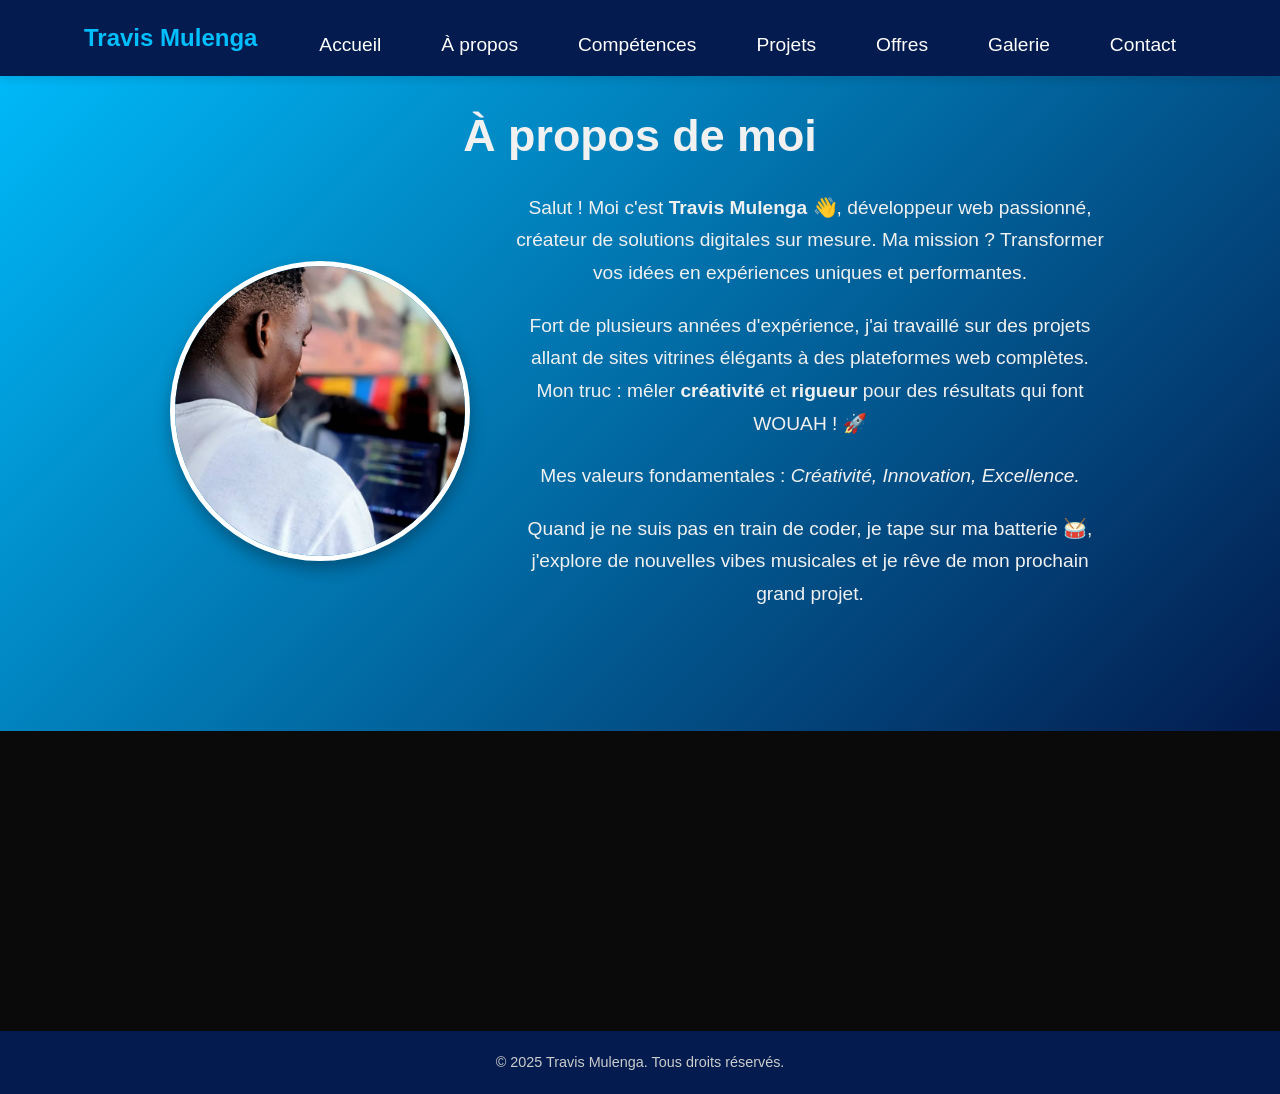
==== a-propos.html @ 014ffc6f "Add files via upload" ====
<!DOCTYPE html>
<html lang="fr">
<head>
  <meta charset="UTF-8">
  <meta name="viewport" content="width=device-width, initial-scale=1">
  <title>À propos - Travis Mulenga</title>
  <link rel="stylesheet" href="css/style.css">
</head>
<body>

<header>
  <div class="container">
    <h1>Travis Mulenga</h1>
    <nav>  
      <div class="menu-toggle" id="menu-toggle">&#9776;</div>
        <ul id="menu">
          <li><a href="index.html">Accueil</a></li>
          <li><a href="a-propos.html">À propos</a></li>
          <li><a href="competences.html">Compétences</a></li>
          <li><a href="projets.html">Projets</a></li>
          <li><a href="offres.html">Offres</a></li>
          <li><a href="galerie.html">Galerie</a></li>
          <li><a href="contact.html">Contact</a></li>
        </ul>
      </div>
    </nav>
  </div>
</header>

<section class="hero">
  <div class="container">
    <h2>À propos de moi</h2>
    <div class="about-content">
      <img src="images/1.jpg" alt="Photo de Travis Mulenga" class="about-img">
      <div class="about-text">
        <p>Salut ! Moi c'est <strong>Travis Mulenga</strong> 👋, développeur web passionné, 
        créateur de solutions digitales sur mesure. Ma mission ? 
        Transformer vos idées en expériences uniques et performantes.</p>

        <p>Fort de plusieurs années d'expérience, j'ai travaillé sur des projets allant de sites vitrines élégants à des plateformes web complètes. 
        Mon truc : mêler <strong>créativité</strong> et <strong>rigueur</strong> pour des résultats qui font WOUAH ! 🚀</p>

        <p>Mes valeurs fondamentales : <em>Créativité, Innovation, Excellence.</em></p>

        <p>Quand je ne suis pas en train de coder, je tape sur ma batterie 🥁, j'explore de nouvelles vibes musicales et je rêve de mon prochain grand projet.</p>
      </div>
    </div>
  </div>
</section>


<footer>
  <p>&copy; 2025 Travis Mulenga. Tous droits réservés.</p>
</footer>

<script src="js/script.js"></script>
</body>
</html>
---- css/style.css ----
/* Reset */
* {
  margin: 0;
  padding: 0;
  box-sizing: border-box;
}

/* Base */
body {
  font-family: 'Poppins', sans-serif;
  background-color: #0a0a0a; /* noir profond */
  color: #f1f1f1;
  line-height: 1.6;
}

.container {
  width: 90%;
  max-width: 1200px;
  margin: 0 auto;
}

header h1 {
  text-align: center;
  font-size: 3rem;
  color: #00bfff; /* bleu clair */
  font-weight: bold;
}

nav ul {
  margin-top: 15px;
  list-style: none;
  display: flex;
  justify-content: center;
  flex-wrap: wrap;
}

nav ul li {
  margin: 0 20px;
}

nav ul li a {
  text-decoration: none;
  color: #f1f1f1;
  font-size: 1.1rem;
  transition: color 0.3s;
}

nav ul li a:hover {
  color: #00bfff;
}

/* Section Hero */
.hero {
  background: linear-gradient(135deg, #00bfff, #031B4E);
  text-align: center;
  padding: 100px 20px;
}

.hero h2 {
  font-size: 2.8rem;
  margin-bottom: 20px;
}

.hero p {
  font-size: 1.3rem;
  margin-bottom: 30px;
}

.hero button {
  background: #0a0a0a;
  color: #00bfff;
  border: 2px solid #00bfff;
  padding: 12px 25px;
  border-radius: 50px;
  font-size: 1.2rem;
  cursor: pointer;
  transition: all 0.3s ease;
}

.hero button:hover {
  background: #00bfff;
  color: #0a0a0a;
}

/* Footer */
footer {
  background: #031B4E;
  color: #ccc;
  text-align: center;
  padding: 20px 0;
  font-size: 0.9rem;
  margin-top: 300px;
}
/* --- On garde ton style précédent ici --- */

/* Menu responsive */
.menu-toggle {
  display: none;
  font-size: 2rem;
  color: #00bfff;
  cursor: pointer;
}

@media (max-width: 768px) {
  nav ul {
    flex-direction: column;
    display: none;
    width: 100%;
    background: #031B4E;
  }
  
  nav ul li {
    text-align: center;
    margin: 15px 0;
  }

  .menu-toggle {
    display: block;
    text-align: right;
    padding: 10px 20px;
  }
  
  nav ul.active {
    display: flex;
  }
}
/* ----------- Section À propos -------------- */
.about {
  padding: 80px 20px;
  background: linear-gradient(to bottom, #0d47a1, #1976d2); /* dégradé blue foncé → blue normal */
  color: #fff;
  text-align: center;
}

.about .container {
  max-width: 1000px;
  margin: 0 auto;
}

.about h2 {
  font-size: 3rem;
  margin-bottom: 20px;
  font-weight: bold;
  letter-spacing: 1px;
}

.about p {
  font-size: 1.2rem;
  margin-bottom: 15px;
  line-height: 1.6;
}

/* Responsive pour petits écrans */
@media (max-width: 768px) {
  .about {
    padding: 60px 15px;
  }

  .about h2 {
    font-size: 2.5rem;
  }

  .about p {
    font-size: 1rem;
  }
}
/* --- About Section Boostée --- */
.about {
  padding: 100px 20px;
  background: linear-gradient(to right, #0d47a1, #1976d2); /* Bleu foncé → Bleu */
  color: #fff;
}

.about h2 {
  font-size: 3rem;
  margin-bottom: 50px;
  text-align: center;
  font-weight: bold;
}

.about-content {
  display: flex;
  align-items: center;
  justify-content: center;
  gap: 40px;
  flex-wrap: wrap;
}

.about-img {
  width: 300px;
  height: 300px;
  object-fit: cover;
  border-radius: 50%;
  border: 5px solid #fff;
  box-shadow: 0 8px 16px rgba(0, 0, 0, 0.3);
}

.about-text {
  max-width: 600px;
}

.about-text p {
  font-size: 1.2rem;
  line-height: 1.7;
  margin-bottom: 20px;
}

/* Responsive Mobile */
@media (max-width: 768px) {
  .about-content {
    flex-direction: column;
    text-align: center;
  }

  .about-img {
    width: 200px;
    height: 200px;
  }
}
/* --- Menu Fixe --- */
header {
  position: fixed;  /* Fixe le header en haut de la page */
  top: 0;
  left: 0;
  width: 100%;
  background-color: #0d47a1;  /* Bleu foncé */
  color: white;
  padding: 20px 0;
  z-index: 1000;  /* S'assure que le menu reste au-dessus du contenu */
  box-shadow: 0 4px 8px rgba(0, 0, 0, 0.1);
  background: #031B4E; /* bleu foncé */
  padding: 15px 0;
}

header .container {
  display: flex;
  justify-content: space-between;
  align-items: center;
  padding: 0 20px;
}

header h1 {
  font-size: 1.5rem;
}

header nav ul {
  list-style: none;
  display: flex;
  gap: 5px;
}

header nav ul li {
  display: inline;
}

header nav ul li a {
  color: white;
  text-decoration: none;
  font-size: 1.2rem;
  transition: color 0.3s;
}

header nav ul li a:hover {
  color: #f0f0f0;
}

/* Style de base du menu (version desktop) */
#menu {
  display: flex;
  gap: 20px;
}

/* Menu burger caché en mobile */
.menu-toggle {
  display: none;
  font-size: 30px;
  cursor: pointer;
}

/* Responsive : en dessous de 768px, on cache et déroule */
@media (max-width: 768px) {
  #menu {
    display: none;
    flex-direction: column;
    background-color: #0d47a1;
    position: absolute;
    top: 60px; /* ajuste selon ton header */
    right: 10px;
    width: 200px;
    border-radius: 8px;
    overflow: hidden;
  }

  #menu.active {
    display: flex;
  }

  .menu-toggle {
    display: block;
  }
  
  #menu li {
    text-align: center;
    padding: 10px;
  }

  #menu li a {
    color: white;
    text-decoration: none;
  }
}
/* Section des compétences */
.skills {
  padding: 60px 20px;
  background-color: #fff;
}

.skills .container {
  max-width: 1200px;
  margin: 0 auto;
  padding: 0 20px;
}

.skills h2 {
  text-align: center;
  font-size: 2.5rem;
  margin-bottom: 20px;
}

.skills p {
  text-align: center;
  font-size: 1.2rem;
  color: #555;
  margin-bottom: 40px;
}

/* Skills Set */
.skill-set {
  margin-bottom: 40px;
}

.skill-set h3 {
  font-size: 2rem;
  color: #333;
  margin-bottom: 15px;
  display: flex;
  align-items: center;
}

.skill-set h3 i {
  margin-right: 10px;
  font-size: 1.5rem;
  color: #007BFF;
}

.skill {
  margin-bottom: 20px;
}

.skill label {
  font-size: 1.1rem;
  color: #333;
}

progress {
  width: 100%;
  height: 20px;
  border-radius: 10px;
  -webkit-appearance: none;
  appearance: none;
}

progress::-webkit-progress-bar {
  background-color: #e0e0e0;
  border-radius: 10px;
}

progress::-webkit-progress-value {
  background-color: #007BFF;
  border-radius: 10px;
}

progress::-moz-progress-bar {
  background-color: #007BFF;
  border-radius: 10px;
}

/* Responsivité */
@media (max-width: 768px) {
  .skills .container {
    width: 90%;
  }

  .skills h2 {
    font-size: 2rem;
  }

  .skills p {
    font-size: 1rem;
  }

  .skill-set h3 {
    font-size: 1.8rem;
  }

  .skill label {
    font-size: 1rem;
  }
}

.offres {
  padding: 60px 20px;
  background-color: #f9f9f9;
}

.offres h2 {
  text-align: center;
  font-size: 2.5rem;
  margin-bottom: 20px;
}

.offres p {
  text-align: center;
  font-size: 1.2rem;
  margin-bottom: 40px;
}

.offres-grid {
  display: grid;
  gap: 20px;
  grid-template-columns: repeat(auto-fit, minmax(250px, 1fr));
}

.offre-card {
  background: white;
  border-radius: 12px;
  box-shadow: 0 4px 15px rgba(0,0,0,0.1);
  padding: 20px;
  text-align: center;
  transition: transform 0.3s, box-shadow 0.3s;
}

.offre-card img {
  width: 100%;
  height: 180px;
  object-fit: cover;
  border-radius: 12px 12px 0 0;
  margin-bottom: 15px;
}

.offre-card h3 {
  margin-top: 10px;
  font-size: 1.5rem;
}

.offre-card p {
  font-size: 1rem;
  color: #555;
}

.offre-card:hover {
  transform: translateY(-5px);
  box-shadow: 0 8px 20px rgba(0,0,0,0.2);
}
.offre-card h3{
  color: darkblue;
}


.galerie {
  padding: 60px 20px;
  background-color: #fff;
}

.galerie h2 {
  text-align: center;
  font-size: 2.5rem;
  margin-bottom: 20px;
}

.galerie p {
  text-align: center;
  font-size: 1.2rem;
  margin-bottom: 40px;
}

.galerie-grid {
  display: grid;
  gap: 20px;
  grid-template-columns: repeat(auto-fit, minmax(250px, 1fr));
}

.galerie-item img {
  width: 100%;
  height: 250px;
  object-fit: cover;
  border-radius: 12px;
  transition: transform 0.3s, box-shadow 0.3s;
}

.galerie-item img:hover {
  transform: scale(1.05);
  box-shadow: 0 8px 20px rgba(0,0,0,0.2);
}
.contact {
  padding: 80px 20px;
  background: linear-gradient(135deg, #f9f9f9 0%, #e0e0e0 100%);
  background-attachment: fixed;
}

.contact h2 {
  text-align: center;
  font-size: 3rem;
  margin-bottom: 30px;
  font-weight: 700;
  color: #333;
}

.contact p {
  text-align: center;
  font-size: 1.3rem;
  margin-bottom: 50px;
  color: #666;
}

.contact-form {
  max-width: 700px;
  margin: 0 auto;
  padding: 40px;
  background: white;
  box-shadow: 0px 8px 20px rgba(0,0,0,0.1);
  border-radius: 20px;
  display: flex;
  flex-direction: column;
  gap: 25px;
}

.contact-form input,
.contact-form textarea {
  width: 100%;
  padding: 18px 20px;
  font-size: 1rem;
  border-radius: 15px;
  border: 1px solid #ccc;
  outline: none;
  transition: border-color 0.3s, box-shadow 0.3s;
}

.contact-form input:focus,
.contact-form textarea:focus {
  border-color: #007BFF;
  box-shadow: 0 0 10px rgba(0,123,255,0.2);
}

.contact-form textarea {
  min-height: 150px;
  resize: vertical;
}

.contact-form button {
  padding: 18px;
  background: linear-gradient(135deg, #007BFF, #0056b3);
  border: none;
  color: white;
  font-size: 1.3rem;
  border-radius: 15px;
  cursor: pointer;
  transition: background 0.3s, transform 0.2s;
}

.contact-form button:hover {
  background: linear-gradient(135deg, #0056b3, #004080);
  transform: scale(1.03);
}
.projet-item {
  display: none; /* Cachés par défaut */
  flex-direction: column;
  align-items: center;
  margin-bottom: 30px;
  animation: fadeIn 1s;
}

@keyframes fadeIn {
  from {opacity: 0;}
  to {opacity: 1;}
}
/* Liste des projets */
.projet-item {
  display: none; /* Par défaut, on cache les projets */
  position: absolute;
  top: 0;
  left: 0;
  right: 0;
  bottom: 0;
  display: flex;
  justify-content: center;
  align-items: center;
  flex-direction: column;
  opacity: 0;
  transition: opacity 1s ease-in-out;
}

.projet-item img {
  width: 50%;
  height: auto;
  border-radius: 10px;
  box-shadow: 0 4px 10px rgba(0, 0, 0, 0.2);
  transition: transform 0.3s ease-in-out;
}

/* Détails du projet */
.projet-details {
  position: absolute;
  bottom: 30px;
  left: 50%;
  transform: translateX(-50%);
  color: white;
  text-shadow: 0 2px 4px rgba(0, 0, 0, 0.7);
  text-align: center;
  padding: 20px;
  background: rgba(0, 0, 0, 0.5);
  border-radius: 8px;
  width: 60%;
}

.projet-details h3 {
  font-size: 2rem;
  font-weight: 600;
  margin-bottom: 10px;
}

.projet-details p {
  font-size: 1rem;
  margin-bottom: 20px;
}

.projet-details .btn {
  padding: 12px 20px;
  background-color: #007bff;
  color: white;
  border: none;
  border-radius: 8px;
  font-size: 1.1rem;
  cursor: pointer;
  transition: background-color 0.3s;
}

.projet-details .btn:hover {
  background-color: #0056b3;
}

/* Effet fade-in pour l'apparition des projets */
@keyframes fadeIn {
  0% { opacity: 0; }
  100% { opacity: 1; }
}

/* Petit indicateur de projet */
.projet-indicator {
  position: absolute;
  bottom: 20px;
  left: 50%;
  transform: translateX(-50%);
  display: flex;
  gap: 10px;
}

.projet-indicator span {
  width: 10px;
  height: 10px;
  background-color: #fff;
  border-radius: 50%;
  opacity: 0.6;
  cursor: pointer;
  transition: opacity 0.3s;
}

.projet-indicator span.active {
  opacity: 1;
  background-color: #007bff;
}
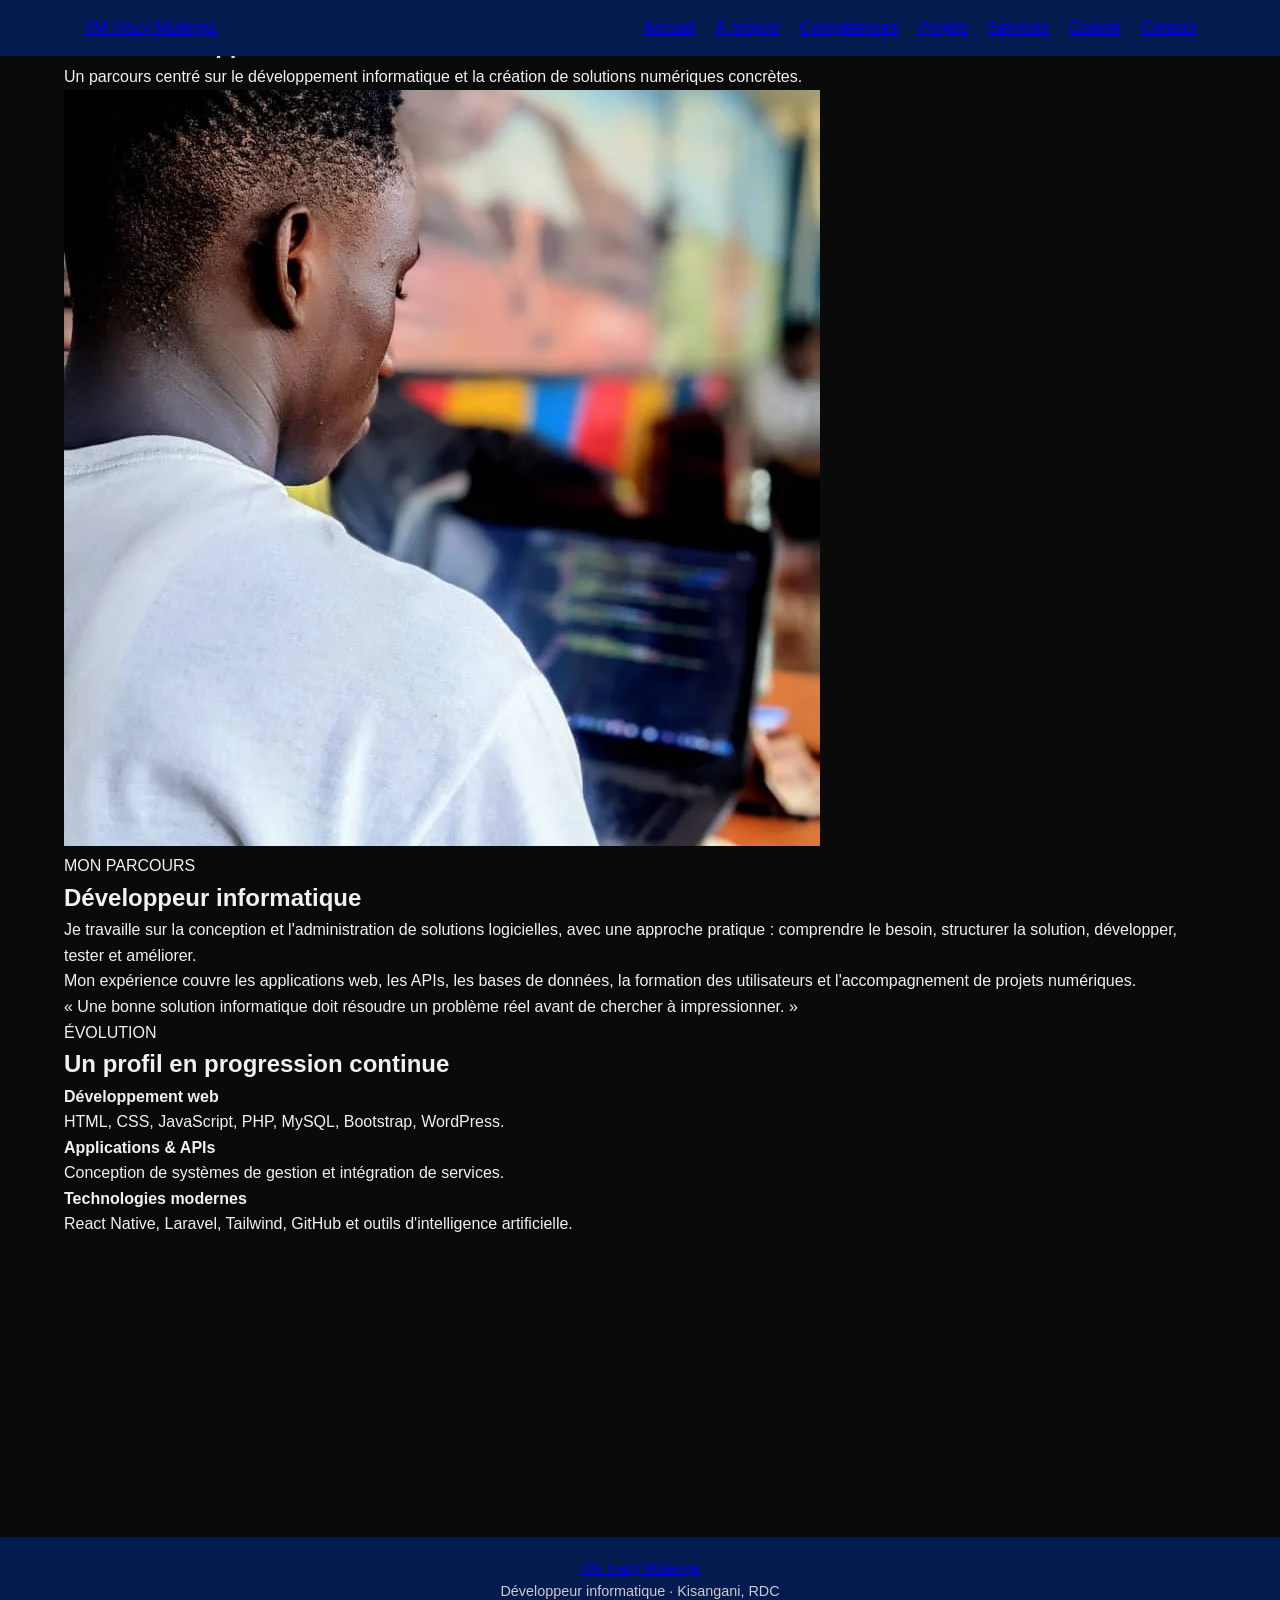
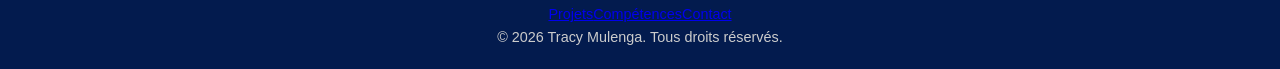
==== commit 37ec5366: "Refonte complète du portfolio - a-propos.html" ====
--- a/a-propos.html
+++ b/a-propos.html
@@ -1,58 +1,10 @@
-<!DOCTYPE html>
-<html lang="fr">
-<head>
-  <meta charset="UTF-8">
-  <meta name="viewport" content="width=device-width, initial-scale=1">
-  <title>À propos - Travis Mulenga</title>
-  <link rel="stylesheet" href="css/style.css">
-</head>
-<body>
-
-<header>
-  <div class="container">
-    <h1>Travis Mulenga</h1>
-    <nav>  
-      <div class="menu-toggle" id="menu-toggle">&#9776;</div>
-        <ul id="menu">
-          <li><a href="index.html">Accueil</a></li>
-          <li><a href="a-propos.html">À propos</a></li>
-          <li><a href="competences.html">Compétences</a></li>
-          <li><a href="projets.html">Projets</a></li>
-          <li><a href="offres.html">Offres</a></li>
-          <li><a href="galerie.html">Galerie</a></li>
-          <li><a href="contact.html">Contact</a></li>
-        </ul>
-      </div>
-    </nav>
-  </div>
-</header>
-
-<section class="hero">
-  <div class="container">
-    <h2>À propos de moi</h2>
-    <div class="about-content">
-      <img src="images/1.jpg" alt="Photo de Travis Mulenga" class="about-img">
-      <div class="about-text">
-        <p>Salut ! Moi c'est <strong>Travis Mulenga</strong> 👋, développeur web passionné, 
-        créateur de solutions digitales sur mesure. Ma mission ? 
-        Transformer vos idées en expériences uniques et performantes.</p>
-
-        <p>Fort de plusieurs années d'expérience, j'ai travaillé sur des projets allant de sites vitrines élégants à des plateformes web complètes. 
-        Mon truc : mêler <strong>créativité</strong> et <strong>rigueur</strong> pour des résultats qui font WOUAH ! 🚀</p>
-
-        <p>Mes valeurs fondamentales : <em>Créativité, Innovation, Excellence.</em></p>
-
-        <p>Quand je ne suis pas en train de coder, je tape sur ma batterie 🥁, j'explore de nouvelles vibes musicales et je rêve de mon prochain grand projet.</p>
-      </div>
-    </div>
-  </div>
-</section>
-
-
-<footer>
-  <p>&copy; 2025 Travis Mulenga. Tous droits réservés.</p>
-</footer>
-
-<script src="js/script.js"></script>
-</body>
-</html>
+<!DOCTYPE html>
+<html lang="fr"><head><meta charset="UTF-8"><meta name="viewport" content="width=device-width, initial-scale=1.0"><meta name="description" content="À propos de Tracy Mulenga."><title>À propos | Tracy Mulenga</title><link rel="stylesheet" href="css/style.css"></head>
+<body>
+<header class="site-header"><div class="container nav-wrap"><a class="brand" href="index.html"><span>TM</span> Tracy Mulenga</a><button class="menu-toggle" id="menu-toggle">☰</button><nav id="menu"><a href="index.html">Accueil</a><a class="active" href="a-propos.html">À propos</a><a href="competences.html">Compétences</a><a href="projets.html">Projets</a><a href="offres.html">Services</a><a href="galerie.html">Galerie</a><a href="contact.html">Contact</a></nav></div></header>
+<main>
+<section class="page-hero"><div class="container"><p class="eyebrow">À PROPOS</p><h1>Construire. Apprendre. Améliorer.</h1><p>Un parcours centré sur le développement informatique et la création de solutions numériques concrètes.</p></div></section>
+<section class="section"><div class="container about-grid"><div class="about-photo"><img src="images/1.jpg" alt="Tracy Mulenga"></div><div><p class="eyebrow">MON PARCOURS</p><h2>Développeur informatique</h2><p>Je travaille sur la conception et l'administration de solutions logicielles, avec une approche pratique : comprendre le besoin, structurer la solution, développer, tester et améliorer.</p><p>Mon expérience couvre les applications web, les APIs, les bases de données, la formation des utilisateurs et l'accompagnement de projets numériques.</p><div class="quote">« Une bonne solution informatique doit résoudre un problème réel avant de chercher à impressionner. »</div></div></div></section>
+<section class="section light-section"><div class="container"><div class="section-head"><div><p class="eyebrow">ÉVOLUTION</p><h2>Un profil en progression continue</h2></div></div><div class="timeline"><div><b>Développement web</b><p>HTML, CSS, JavaScript, PHP, MySQL, Bootstrap, WordPress.</p></div><div><b>Applications & APIs</b><p>Conception de systèmes de gestion et intégration de services.</p></div><div><b>Technologies modernes</b><p>React Native, Laravel, Tailwind, GitHub et outils d'intelligence artificielle.</p></div></div></div></section>
+</main>
+<footer class="footer"><div class="container footer-grid"><div><a class="brand" href="index.html"><span>TM</span> Tracy Mulenga</a><p>Développeur informatique · Kisangani, RDC</p></div><div class="footer-links"><a href="projets.html">Projets</a><a href="competences.html">Compétences</a><a href="contact.html">Contact</a></div></div><div class="container copyright">© 2026 Tracy Mulenga. Tous droits réservés.</div></footer><script src="js/script.js"></script></body></html>
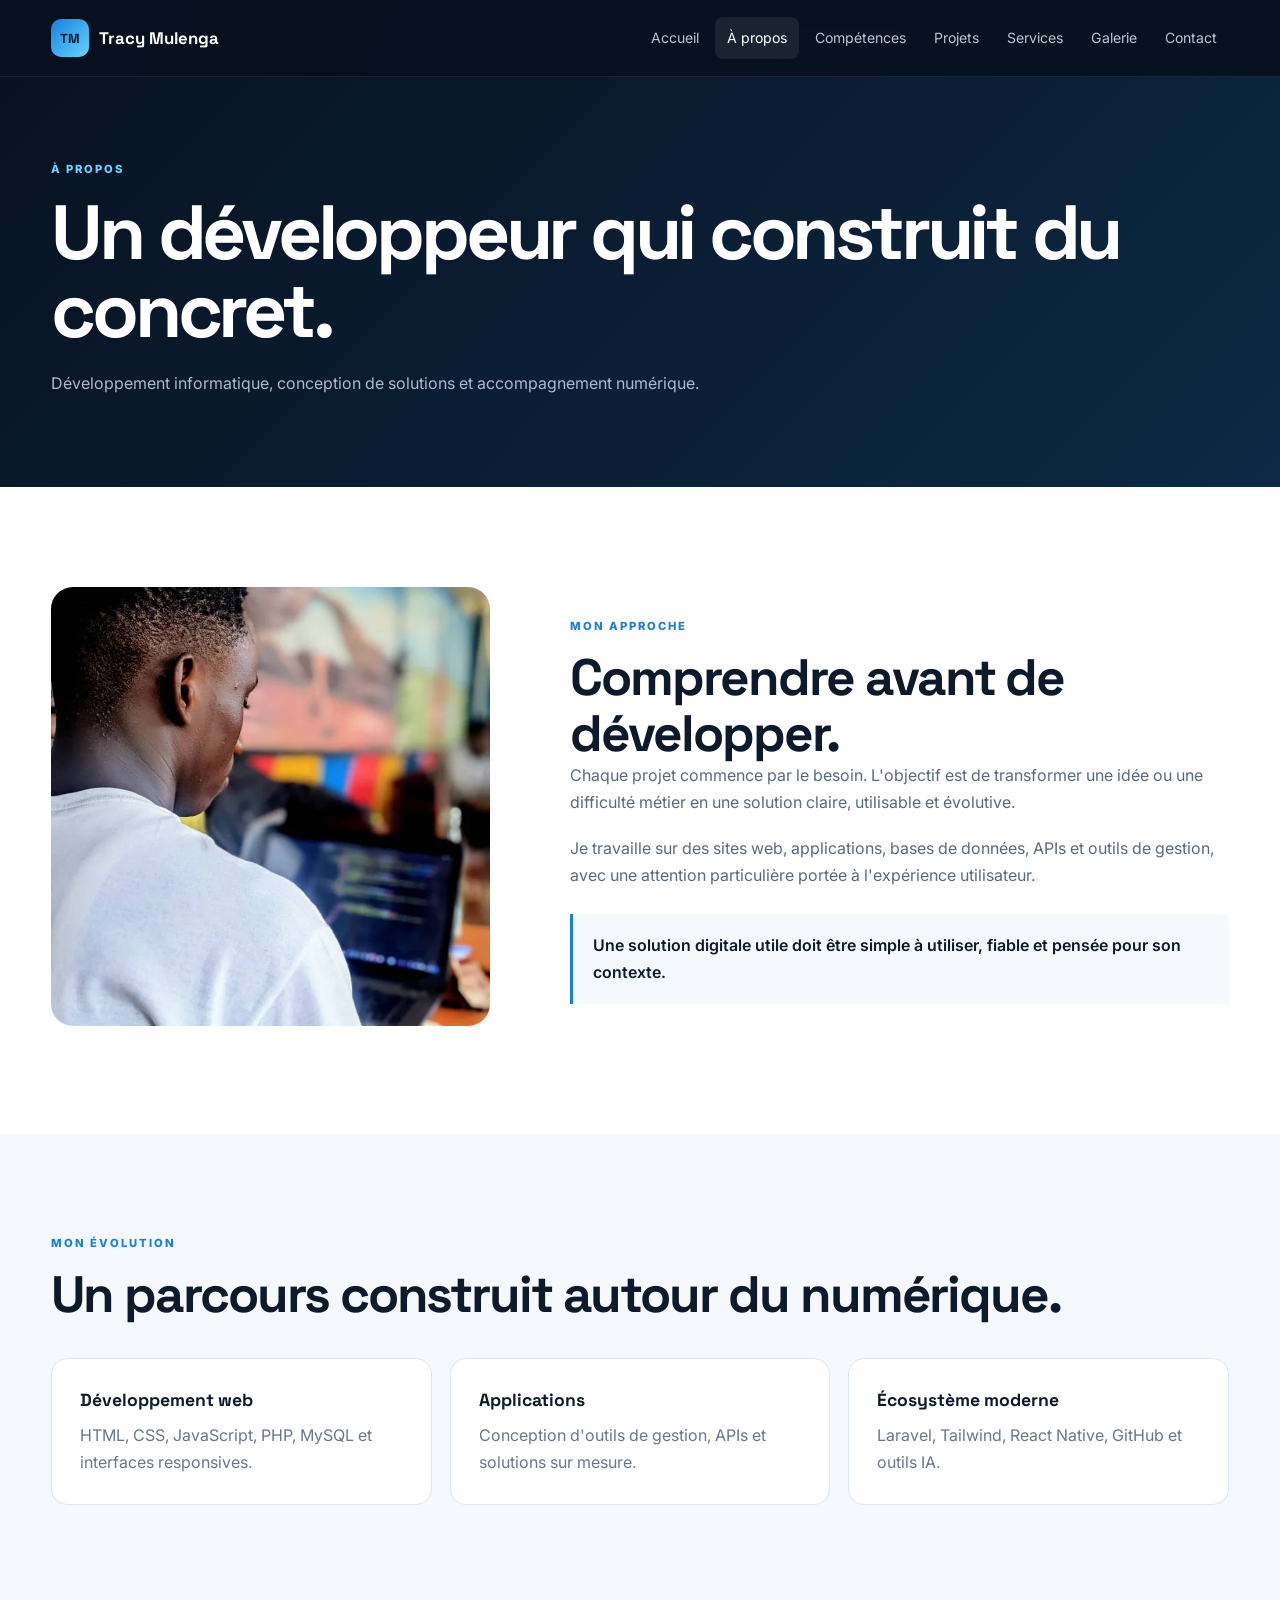
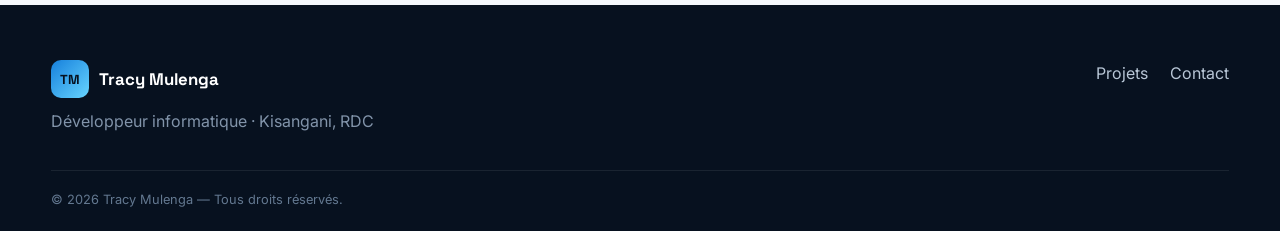
==== commit da9789cf: "Refonte complète de a-propos.html" ====
--- a/a-propos.html
+++ b/a-propos.html
@@ -1,10 +1 @@
-<!DOCTYPE html>
-<html lang="fr"><head><meta charset="UTF-8"><meta name="viewport" content="width=device-width, initial-scale=1.0"><meta name="description" content="À propos de Tracy Mulenga."><title>À propos | Tracy Mulenga</title><link rel="stylesheet" href="css/style.css"></head>
-<body>
-<header class="site-header"><div class="container nav-wrap"><a class="brand" href="index.html"><span>TM</span> Tracy Mulenga</a><button class="menu-toggle" id="menu-toggle">☰</button><nav id="menu"><a href="index.html">Accueil</a><a class="active" href="a-propos.html">À propos</a><a href="competences.html">Compétences</a><a href="projets.html">Projets</a><a href="offres.html">Services</a><a href="galerie.html">Galerie</a><a href="contact.html">Contact</a></nav></div></header>
-<main>
-<section class="page-hero"><div class="container"><p class="eyebrow">À PROPOS</p><h1>Construire. Apprendre. Améliorer.</h1><p>Un parcours centré sur le développement informatique et la création de solutions numériques concrètes.</p></div></section>
-<section class="section"><div class="container about-grid"><div class="about-photo"><img src="images/1.jpg" alt="Tracy Mulenga"></div><div><p class="eyebrow">MON PARCOURS</p><h2>Développeur informatique</h2><p>Je travaille sur la conception et l'administration de solutions logicielles, avec une approche pratique : comprendre le besoin, structurer la solution, développer, tester et améliorer.</p><p>Mon expérience couvre les applications web, les APIs, les bases de données, la formation des utilisateurs et l'accompagnement de projets numériques.</p><div class="quote">« Une bonne solution informatique doit résoudre un problème réel avant de chercher à impressionner. »</div></div></div></section>
-<section class="section light-section"><div class="container"><div class="section-head"><div><p class="eyebrow">ÉVOLUTION</p><h2>Un profil en progression continue</h2></div></div><div class="timeline"><div><b>Développement web</b><p>HTML, CSS, JavaScript, PHP, MySQL, Bootstrap, WordPress.</p></div><div><b>Applications & APIs</b><p>Conception de systèmes de gestion et intégration de services.</p></div><div><b>Technologies modernes</b><p>React Native, Laravel, Tailwind, GitHub et outils d'intelligence artificielle.</p></div></div></div></section>
-</main>
-<footer class="footer"><div class="container footer-grid"><div><a class="brand" href="index.html"><span>TM</span> Tracy Mulenga</a><p>Développeur informatique · Kisangani, RDC</p></div><div class="footer-links"><a href="projets.html">Projets</a><a href="competences.html">Compétences</a><a href="contact.html">Contact</a></div></div><div class="container copyright">© 2026 Tracy Mulenga. Tous droits réservés.</div></footer><script src="js/script.js"></script></body></html>+<!doctype html><html lang="fr"><head><meta charset="utf-8"><meta name="viewport" content="width=device-width,initial-scale=1"><meta name="description" content="À propos de Tracy Mulenga"><title>À propos | Tracy Mulenga</title><link rel="stylesheet" href="css/style.css"></head><body><header class="site-header"><div class="container nav-wrap"><a class="brand" href="index.html"><span>TM</span> Tracy Mulenga</a><button class="menu-toggle" id="menu-toggle">☰</button><nav id="menu"><a href="index.html">Accueil</a><a class="active" href="a-propos.html">À propos</a><a href="competences.html">Compétences</a><a href="projets.html">Projets</a><a href="offres.html">Services</a><a href="galerie.html">Galerie</a><a href="contact.html">Contact</a></nav></div></header><main><section class="page-hero"><div class="container"><p class="eyebrow">À PROPOS</p><h1>Un développeur qui construit du concret.</h1><p>Développement informatique, conception de solutions et accompagnement numérique.</p></div></section><section class="section"><div class="container about-grid"><div class="about-photo"><img src="images/1.jpg" alt="Tracy Mulenga"></div><div><p class="eyebrow">MON APPROCHE</p><h2>Comprendre avant de développer.</h2><p>Chaque projet commence par le besoin. L'objectif est de transformer une idée ou une difficulté métier en une solution claire, utilisable et évolutive.</p><p>Je travaille sur des sites web, applications, bases de données, APIs et outils de gestion, avec une attention particulière portée à l'expérience utilisateur.</p><div class="quote">Une solution digitale utile doit être simple à utiliser, fiable et pensée pour son contexte.</div></div></div></section><section class="section light-section"><div class="container"><p class="eyebrow">MON ÉVOLUTION</p><h2>Un parcours construit autour du numérique.</h2><div class="timeline"><div><b>Développement web</b><p>HTML, CSS, JavaScript, PHP, MySQL et interfaces responsives.</p></div><div><b>Applications</b><p>Conception d'outils de gestion, APIs et solutions sur mesure.</p></div><div><b>Écosystème moderne</b><p>Laravel, Tailwind, React Native, GitHub et outils IA.</p></div></div></div></section></main><footer class="footer"><div class="container footer-grid"><div><a class="brand" href="index.html"><span>TM</span> Tracy Mulenga</a><p>Développeur informatique · Kisangani, RDC</p></div><div class="footer-links"><a href="projets.html">Projets</a><a href="contact.html">Contact</a></div></div><div class="container copyright">© 2026 Tracy Mulenga — Tous droits réservés.</div></footer><script src="js/script.js"></script></body></html>
--- a/css/style.css
+++ b/css/style.css
@@ -1,681 +1,9 @@
-/* Reset */
-* {
-  margin: 0;
-  padding: 0;
-  box-sizing: border-box;
-}
-
-/* Base */
-body {
-  font-family: 'Poppins', sans-serif;
-  background-color: #0a0a0a; /* noir profond */
-  color: #f1f1f1;
-  line-height: 1.6;
-}
-
-.container {
-  width: 90%;
-  max-width: 1200px;
-  margin: 0 auto;
-}
-
-header h1 {
-  text-align: center;
-  font-size: 3rem;
-  color: #00bfff; /* bleu clair */
-  font-weight: bold;
-}
-
-nav ul {
-  margin-top: 15px;
-  list-style: none;
-  display: flex;
-  justify-content: center;
-  flex-wrap: wrap;
-}
-
-nav ul li {
-  margin: 0 20px;
-}
-
-nav ul li a {
-  text-decoration: none;
-  color: #f1f1f1;
-  font-size: 1.1rem;
-  transition: color 0.3s;
-}
-
-nav ul li a:hover {
-  color: #00bfff;
-}
-
-/* Section Hero */
-.hero {
-  background: linear-gradient(135deg, #00bfff, #031B4E);
-  text-align: center;
-  padding: 100px 20px;
-}
-
-.hero h2 {
-  font-size: 2.8rem;
-  margin-bottom: 20px;
-}
-
-.hero p {
-  font-size: 1.3rem;
-  margin-bottom: 30px;
-}
-
-.hero button {
-  background: #0a0a0a;
-  color: #00bfff;
-  border: 2px solid #00bfff;
-  padding: 12px 25px;
-  border-radius: 50px;
-  font-size: 1.2rem;
-  cursor: pointer;
-  transition: all 0.3s ease;
-}
-
-.hero button:hover {
-  background: #00bfff;
-  color: #0a0a0a;
-}
-
-/* Footer */
-footer {
-  background: #031B4E;
-  color: #ccc;
-  text-align: center;
-  padding: 20px 0;
-  font-size: 0.9rem;
-  margin-top: 300px;
-}
-/* --- On garde ton style précédent ici --- */
-
-/* Menu responsive */
-.menu-toggle {
-  display: none;
-  font-size: 2rem;
-  color: #00bfff;
-  cursor: pointer;
-}
-
-@media (max-width: 768px) {
-  nav ul {
-    flex-direction: column;
-    display: none;
-    width: 100%;
-    background: #031B4E;
-  }
-  
-  nav ul li {
-    text-align: center;
-    margin: 15px 0;
-  }
-
-  .menu-toggle {
-    display: block;
-    text-align: right;
-    padding: 10px 20px;
-  }
-  
-  nav ul.active {
-    display: flex;
-  }
-}
-/* ----------- Section À propos -------------- */
-.about {
-  padding: 80px 20px;
-  background: linear-gradient(to bottom, #0d47a1, #1976d2); /* dégradé blue foncé → blue normal */
-  color: #fff;
-  text-align: center;
-}
-
-.about .container {
-  max-width: 1000px;
-  margin: 0 auto;
-}
-
-.about h2 {
-  font-size: 3rem;
-  margin-bottom: 20px;
-  font-weight: bold;
-  letter-spacing: 1px;
-}
-
-.about p {
-  font-size: 1.2rem;
-  margin-bottom: 15px;
-  line-height: 1.6;
-}
-
-/* Responsive pour petits écrans */
-@media (max-width: 768px) {
-  .about {
-    padding: 60px 15px;
-  }
-
-  .about h2 {
-    font-size: 2.5rem;
-  }
-
-  .about p {
-    font-size: 1rem;
-  }
-}
-/* --- About Section Boostée --- */
-.about {
-  padding: 100px 20px;
-  background: linear-gradient(to right, #0d47a1, #1976d2); /* Bleu foncé → Bleu */
-  color: #fff;
-}
-
-.about h2 {
-  font-size: 3rem;
-  margin-bottom: 50px;
-  text-align: center;
-  font-weight: bold;
-}
-
-.about-content {
-  display: flex;
-  align-items: center;
-  justify-content: center;
-  gap: 40px;
-  flex-wrap: wrap;
-}
-
-.about-img {
-  width: 300px;
-  height: 300px;
-  object-fit: cover;
-  border-radius: 50%;
-  border: 5px solid #fff;
-  box-shadow: 0 8px 16px rgba(0, 0, 0, 0.3);
-}
-
-.about-text {
-  max-width: 600px;
-}
-
-.about-text p {
-  font-size: 1.2rem;
-  line-height: 1.7;
-  margin-bottom: 20px;
-}
-
-/* Responsive Mobile */
-@media (max-width: 768px) {
-  .about-content {
-    flex-direction: column;
-    text-align: center;
-  }
-
-  .about-img {
-    width: 200px;
-    height: 200px;
-  }
-}
-/* --- Menu Fixe --- */
-header {
-  position: fixed;  /* Fixe le header en haut de la page */
-  top: 0;
-  left: 0;
-  width: 100%;
-  background-color: #0d47a1;  /* Bleu foncé */
-  color: white;
-  padding: 20px 0;
-  z-index: 1000;  /* S'assure que le menu reste au-dessus du contenu */
-  box-shadow: 0 4px 8px rgba(0, 0, 0, 0.1);
-  background: #031B4E; /* bleu foncé */
-  padding: 15px 0;
-}
-
-header .container {
-  display: flex;
-  justify-content: space-between;
-  align-items: center;
-  padding: 0 20px;
-}
-
-header h1 {
-  font-size: 1.5rem;
-}
-
-header nav ul {
-  list-style: none;
-  display: flex;
-  gap: 5px;
-}
-
-header nav ul li {
-  display: inline;
-}
-
-header nav ul li a {
-  color: white;
-  text-decoration: none;
-  font-size: 1.2rem;
-  transition: color 0.3s;
-}
-
-header nav ul li a:hover {
-  color: #f0f0f0;
-}
-
-/* Style de base du menu (version desktop) */
-#menu {
-  display: flex;
-  gap: 20px;
-}
-
-/* Menu burger caché en mobile */
-.menu-toggle {
-  display: none;
-  font-size: 30px;
-  cursor: pointer;
-}
-
-/* Responsive : en dessous de 768px, on cache et déroule */
-@media (max-width: 768px) {
-  #menu {
-    display: none;
-    flex-direction: column;
-    background-color: #0d47a1;
-    position: absolute;
-    top: 60px; /* ajuste selon ton header */
-    right: 10px;
-    width: 200px;
-    border-radius: 8px;
-    overflow: hidden;
-  }
-
-  #menu.active {
-    display: flex;
-  }
-
-  .menu-toggle {
-    display: block;
-  }
-  
-  #menu li {
-    text-align: center;
-    padding: 10px;
-  }
-
-  #menu li a {
-    color: white;
-    text-decoration: none;
-  }
-}
-/* Section des compétences */
-.skills {
-  padding: 60px 20px;
-  background-color: #fff;
-}
-
-.skills .container {
-  max-width: 1200px;
-  margin: 0 auto;
-  padding: 0 20px;
-}
-
-.skills h2 {
-  text-align: center;
-  font-size: 2.5rem;
-  margin-bottom: 20px;
-}
-
-.skills p {
-  text-align: center;
-  font-size: 1.2rem;
-  color: #555;
-  margin-bottom: 40px;
-}
-
-/* Skills Set */
-.skill-set {
-  margin-bottom: 40px;
-}
-
-.skill-set h3 {
-  font-size: 2rem;
-  color: #333;
-  margin-bottom: 15px;
-  display: flex;
-  align-items: center;
-}
-
-.skill-set h3 i {
-  margin-right: 10px;
-  font-size: 1.5rem;
-  color: #007BFF;
-}
-
-.skill {
-  margin-bottom: 20px;
-}
-
-.skill label {
-  font-size: 1.1rem;
-  color: #333;
-}
-
-progress {
-  width: 100%;
-  height: 20px;
-  border-radius: 10px;
-  -webkit-appearance: none;
-  appearance: none;
-}
-
-progress::-webkit-progress-bar {
-  background-color: #e0e0e0;
-  border-radius: 10px;
-}
-
-progress::-webkit-progress-value {
-  background-color: #007BFF;
-  border-radius: 10px;
-}
-
-progress::-moz-progress-bar {
-  background-color: #007BFF;
-  border-radius: 10px;
-}
-
-/* Responsivité */
-@media (max-width: 768px) {
-  .skills .container {
-    width: 90%;
-  }
-
-  .skills h2 {
-    font-size: 2rem;
-  }
-
-  .skills p {
-    font-size: 1rem;
-  }
-
-  .skill-set h3 {
-    font-size: 1.8rem;
-  }
-
-  .skill label {
-    font-size: 1rem;
-  }
-}
-
-.offres {
-  padding: 60px 20px;
-  background-color: #f9f9f9;
-}
-
-.offres h2 {
-  text-align: center;
-  font-size: 2.5rem;
-  margin-bottom: 20px;
-}
-
-.offres p {
-  text-align: center;
-  font-size: 1.2rem;
-  margin-bottom: 40px;
-}
-
-.offres-grid {
-  display: grid;
-  gap: 20px;
-  grid-template-columns: repeat(auto-fit, minmax(250px, 1fr));
-}
-
-.offre-card {
-  background: white;
-  border-radius: 12px;
-  box-shadow: 0 4px 15px rgba(0,0,0,0.1);
-  padding: 20px;
-  text-align: center;
-  transition: transform 0.3s, box-shadow 0.3s;
-}
-
-.offre-card img {
-  width: 100%;
-  height: 180px;
-  object-fit: cover;
-  border-radius: 12px 12px 0 0;
-  margin-bottom: 15px;
-}
-
-.offre-card h3 {
-  margin-top: 10px;
-  font-size: 1.5rem;
-}
-
-.offre-card p {
-  font-size: 1rem;
-  color: #555;
-}
-
-.offre-card:hover {
-  transform: translateY(-5px);
-  box-shadow: 0 8px 20px rgba(0,0,0,0.2);
-}
-.offre-card h3{
-  color: darkblue;
-}
-
-
-.galerie {
-  padding: 60px 20px;
-  background-color: #fff;
-}
-
-.galerie h2 {
-  text-align: center;
-  font-size: 2.5rem;
-  margin-bottom: 20px;
-}
-
-.galerie p {
-  text-align: center;
-  font-size: 1.2rem;
-  margin-bottom: 40px;
-}
-
-.galerie-grid {
-  display: grid;
-  gap: 20px;
-  grid-template-columns: repeat(auto-fit, minmax(250px, 1fr));
-}
-
-.galerie-item img {
-  width: 100%;
-  height: 250px;
-  object-fit: cover;
-  border-radius: 12px;
-  transition: transform 0.3s, box-shadow 0.3s;
-}
-
-.galerie-item img:hover {
-  transform: scale(1.05);
-  box-shadow: 0 8px 20px rgba(0,0,0,0.2);
-}
-.contact {
-  padding: 80px 20px;
-  background: linear-gradient(135deg, #f9f9f9 0%, #e0e0e0 100%);
-  background-attachment: fixed;
-}
-
-.contact h2 {
-  text-align: center;
-  font-size: 3rem;
-  margin-bottom: 30px;
-  font-weight: 700;
-  color: #333;
-}
-
-.contact p {
-  text-align: center;
-  font-size: 1.3rem;
-  margin-bottom: 50px;
-  color: #666;
-}
-
-.contact-form {
-  max-width: 700px;
-  margin: 0 auto;
-  padding: 40px;
-  background: white;
-  box-shadow: 0px 8px 20px rgba(0,0,0,0.1);
-  border-radius: 20px;
-  display: flex;
-  flex-direction: column;
-  gap: 25px;
-}
-
-.contact-form input,
-.contact-form textarea {
-  width: 100%;
-  padding: 18px 20px;
-  font-size: 1rem;
-  border-radius: 15px;
-  border: 1px solid #ccc;
-  outline: none;
-  transition: border-color 0.3s, box-shadow 0.3s;
-}
-
-.contact-form input:focus,
-.contact-form textarea:focus {
-  border-color: #007BFF;
-  box-shadow: 0 0 10px rgba(0,123,255,0.2);
-}
-
-.contact-form textarea {
-  min-height: 150px;
-  resize: vertical;
-}
-
-.contact-form button {
-  padding: 18px;
-  background: linear-gradient(135deg, #007BFF, #0056b3);
-  border: none;
-  color: white;
-  font-size: 1.3rem;
-  border-radius: 15px;
-  cursor: pointer;
-  transition: background 0.3s, transform 0.2s;
-}
-
-.contact-form button:hover {
-  background: linear-gradient(135deg, #0056b3, #004080);
-  transform: scale(1.03);
-}
-.projet-item {
-  display: none; /* Cachés par défaut */
-  flex-direction: column;
-  align-items: center;
-  margin-bottom: 30px;
-  animation: fadeIn 1s;
-}
-
-@keyframes fadeIn {
-  from {opacity: 0;}
-  to {opacity: 1;}
-}
-/* Liste des projets */
-.projet-item {
-  display: none; /* Par défaut, on cache les projets */
-  position: absolute;
-  top: 0;
-  left: 0;
-  right: 0;
-  bottom: 0;
-  display: flex;
-  justify-content: center;
-  align-items: center;
-  flex-direction: column;
-  opacity: 0;
-  transition: opacity 1s ease-in-out;
-}
-
-.projet-item img {
-  width: 50%;
-  height: auto;
-  border-radius: 10px;
-  box-shadow: 0 4px 10px rgba(0, 0, 0, 0.2);
-  transition: transform 0.3s ease-in-out;
-}
-
-/* Détails du projet */
-.projet-details {
-  position: absolute;
-  bottom: 30px;
-  left: 50%;
-  transform: translateX(-50%);
-  color: white;
-  text-shadow: 0 2px 4px rgba(0, 0, 0, 0.7);
-  text-align: center;
-  padding: 20px;
-  background: rgba(0, 0, 0, 0.5);
-  border-radius: 8px;
-  width: 60%;
-}
-
-.projet-details h3 {
-  font-size: 2rem;
-  font-weight: 600;
-  margin-bottom: 10px;
-}
-
-.projet-details p {
-  font-size: 1rem;
-  margin-bottom: 20px;
-}
-
-.projet-details .btn {
-  padding: 12px 20px;
-  background-color: #007bff;
-  color: white;
-  border: none;
-  border-radius: 8px;
-  font-size: 1.1rem;
-  cursor: pointer;
-  transition: background-color 0.3s;
-}
-
-.projet-details .btn:hover {
-  background-color: #0056b3;
-}
-
-/* Effet fade-in pour l'apparition des projets */
-@keyframes fadeIn {
-  0% { opacity: 0; }
-  100% { opacity: 1; }
-}
-
-/* Petit indicateur de projet */
-.projet-indicator {
-  position: absolute;
-  bottom: 20px;
-  left: 50%;
-  transform: translateX(-50%);
-  display: flex;
-  gap: 10px;
-}
-
-.projet-indicator span {
-  width: 10px;
-  height: 10px;
-  background-color: #fff;
-  border-radius: 50%;
-  opacity: 0.6;
-  cursor: pointer;
-  transition: opacity 0.3s;
-}
-
-.projet-indicator span.active {
-  opacity: 1;
-  background-color: #007bff;
-}+@import url('https://fonts.googleapis.com/css2?family=Inter:wght@400;500;600;700;800&family=Space+Grotesk:wght@500;600;700&display=swap');
+:root{--navy:#07111f;--blue:#1680dc;--cyan:#67d5ff;--white:#fff;--ink:#0d1a2b;--muted:#68778a;--line:#dfe7f0;--soft:#f5f8fc;--max:1180px}
+*{box-sizing:border-box;margin:0;padding:0}html{scroll-behavior:smooth}body{font-family:Inter,Arial,sans-serif;color:var(--ink);line-height:1.7}a{text-decoration:none;color:inherit}.container{width:min(92%,var(--max));margin:auto}
+.site-header{position:fixed;z-index:1000;top:0;width:100%;background:rgba(7,17,31,.9);backdrop-filter:blur(18px);border-bottom:1px solid rgba(255,255,255,.08);color:#fff}.nav-wrap{height:76px;display:flex;align-items:center;justify-content:space-between}.brand{font:700 1.05rem 'Space Grotesk';display:flex;align-items:center;gap:10px}.brand span{width:38px;height:38px;border-radius:10px;display:grid;place-items:center;background:linear-gradient(135deg,var(--blue),var(--cyan));color:#06111f;font-size:.82rem}.site-header nav{display:flex;gap:4px}.site-header nav a{padding:9px 12px;color:#b8c6d6;border-radius:8px;font-size:.88rem}.site-header nav a:hover,.site-header nav a.active{background:rgba(255,255,255,.08);color:#fff}.menu-toggle{display:none;background:none;border:0;color:#fff;font-size:1.7rem}
+.hero{min-height:800px;padding:145px 0 90px;background:radial-gradient(circle at 80% 20%,rgba(22,128,220,.28),transparent 28%),linear-gradient(135deg,#07111f,#0d2945);color:#fff;display:flex;align-items:center}.hero-grid{display:grid;grid-template-columns:1.15fr .85fr;gap:80px;align-items:center}.eyebrow{color:var(--blue);font-size:.7rem;letter-spacing:.18em;font-weight:800;margin-bottom:14px}.hero .eyebrow,.page-hero .eyebrow{color:var(--cyan)}h1,h2,h3{font-family:'Space Grotesk',sans-serif}.hero h1,.page-hero h1{font-size:clamp(3rem,6vw,5.5rem);line-height:1.02;letter-spacing:-.055em}.hero h1 span{color:var(--cyan)}.lead{max-width:690px;margin:26px 0 34px;color:#b8c8da;font-size:1.1rem}.hero-actions{display:flex;gap:12px;flex-wrap:wrap}.btn{display:inline-flex;align-items:center;justify-content:center;padding:13px 20px;border-radius:10px;font-weight:800}.btn-primary{background:var(--blue);color:#fff}.btn-secondary{border:1px solid rgba(255,255,255,.22);color:#fff}.btn-light{background:#fff;color:#0b1a2c}.quick-stats{display:flex;gap:35px;margin-top:52px}.quick-stats div{display:flex;flex-direction:column}.quick-stats strong{font:700 1.05rem 'Space Grotesk'}.quick-stats small{color:#8297ad}.portrait-card{max-width:390px;margin:auto;padding:11px;border:1px solid rgba(255,255,255,.15);background:rgba(255,255,255,.05);border-radius:26px;box-shadow:0 30px 90px rgba(0,0,0,.35)}.portrait-card img{width:100%;height:500px;object-fit:cover;border-radius:18px;display:block}.portrait-caption{display:flex;flex-direction:column;padding:17px 9px 6px}.portrait-caption span{color:#8da1b8;font-size:.82rem}
+.section{padding:100px 0}.two-col{display:grid;grid-template-columns:1fr 1fr;gap:90px}.section h2{font-size:clamp(2rem,4vw,3.2rem);line-height:1.1;letter-spacing:-.04em}.two-col>div:last-child>p{color:#596a7e;font-size:1.08rem}.text-link{display:inline-block;margin-top:18px;color:var(--blue);font-weight:800}.dark-section{background:var(--navy);color:#fff}.section-head{display:flex;justify-content:space-between;align-items:end;gap:30px;margin-bottom:42px}.dark-section .text-link{color:var(--cyan)}.cards,.project-grid{display:grid;gap:18px}.cards.three,.project-grid{grid-template-columns:repeat(3,1fr)}.feature-card{padding:30px;border:1px solid rgba(255,255,255,.09);border-radius:18px;background:rgba(255,255,255,.035)}.feature-card .icon{color:var(--cyan);font-weight:800;font-size:.78rem}.feature-card h3{margin:25px 0 8px;font-size:1.35rem}.feature-card p{color:#9eafc2}.project-card{overflow:hidden;border:1px solid var(--line);border-radius:18px;background:#fff;box-shadow:0 12px 35px rgba(13,26,43,.06)}.project-card img{width:100%;height:230px;object-fit:cover;display:block}.project-card div{padding:23px}.project-card span{color:var(--blue);font-size:.67rem;letter-spacing:.15em;font-weight:800}.project-card h3{font-size:1.35rem;margin:7px 0}.project-card p{color:var(--muted)}.cta{padding:70px 0;background:linear-gradient(120deg,#1169b7,#0a2948);color:#fff}.cta-inner{display:flex;justify-content:space-between;align-items:center;gap:30px}
+.page-hero{padding:160px 0 90px;background:linear-gradient(135deg,#07111f,#0d2945);color:#fff}.page-hero p:not(.eyebrow){max-width:700px;margin-top:20px;color:#a9bbce}.light-section{background:var(--soft)}.about-grid,.contact-grid,.skill-layout{display:grid;grid-template-columns:.8fr 1.2fr;gap:80px;align-items:center}.about-photo img{width:100%;max-height:560px;object-fit:cover;border-radius:22px}.about-grid p:not(.eyebrow){color:#596a7e;margin-bottom:18px}.quote{margin-top:25px;border-left:3px solid var(--blue);padding:18px 20px;background:var(--soft);font-weight:600}.timeline,.process,.services-grid,.gallery-grid{display:grid;gap:18px}.timeline{grid-template-columns:repeat(3,1fr);margin-top:35px}.timeline>div,.process>div{padding:28px;background:#fff;border:1px solid var(--line);border-radius:16px}.timeline b{font:700 1.1rem 'Space Grotesk'}.timeline p,.process p{color:var(--muted);margin-top:7px}.skill-layout{align-items:start}.skill-list{border-top:1px solid var(--line)}.skill-row{display:flex;justify-content:space-between;padding:18px 0;border-bottom:1px solid var(--line)}.skill-row span{font-weight:700}.skill-row b{font-size:.82rem;color:#55708c}.process{grid-template-columns:repeat(4,1fr);margin-top:35px}.process strong{color:var(--blue);font:700 1.4rem 'Space Grotesk'}.process h3{margin-top:14px}.services-grid{grid-template-columns:repeat(2,1fr)}.service-card{padding:34px;border:1px solid var(--line);border-radius:18px;min-height:250px}.service-card>span{color:var(--blue);font-weight:800}.service-card h2{font-size:1.7rem;margin:18px 0 8px}.service-card p{color:var(--muted)}.service-card a{display:inline-block;margin-top:20px;color:var(--blue);font-weight:800}.gallery-grid{grid-template-columns:repeat(3,1fr)}.gallery-grid figure{aspect-ratio:4/3;overflow:hidden;border-radius:16px;background:#eee}.gallery-grid img{width:100%;height:100%;object-fit:cover;transition:transform .4s}.gallery-grid figure:hover img{transform:scale(1.05)}.contact-grid{align-items:start}.contact-grid>div{padding-top:10px}.contact-grid>div>p:not(.eyebrow){color:var(--muted);margin-bottom:24px}.contact-form{padding:30px;background:var(--soft);border:1px solid var(--line);border-radius:18px;display:grid;gap:17px}.contact-form label{font-weight:700;font-size:.9rem}.contact-form input,.contact-form textarea{display:block;width:100%;margin-top:7px;padding:13px;border:1px solid #d4dee9;border-radius:9px;font:inherit;background:#fff}.footer{background:var(--navy);color:#fff;padding:55px 0 20px}.footer-grid{display:flex;justify-content:space-between;gap:35px}.footer p{color:#8294aa;margin-top:10px}.footer-links{display:flex;gap:22px;color:#b8c6d6}.copyright{margin-top:35px;padding-top:18px;border-top:1px solid rgba(255,255,255,.08);color:#637890;font-size:.8rem}
+@media(max-width:900px){.hero-grid,.two-col,.about-grid,.contact-grid,.skill-layout{grid-template-columns:1fr;gap:45px}.hero-visual{order:-1}.cards.three,.project-grid,.timeline,.gallery-grid{grid-template-columns:1fr 1fr}.process{grid-template-columns:1fr 1fr}.services-grid{grid-template-columns:1fr}.cta-inner{flex-direction:column;align-items:flex-start}}
+@media(max-width:700px){.site-header nav{display:none;position:absolute;top:76px;left:0;width:100%;padding:10px;background:#07111f;flex-direction:column}.site-header nav.open{display:flex}.menu-toggle{display:block}.hero{padding-top:125px;min-height:auto}.hero h1,.page-hero h1{font-size:3rem}.portrait-card img{height:380px}.section{padding:75px 0}.cards.three,.project-grid,.timeline,.process,.gallery-grid{grid-template-columns:1fr}.quick-stats{gap:20px;flex-wrap:wrap}.section-head,.footer-grid{flex-direction:column;align-items:flex-start}.hero-actions{flex-direction:column}.hero-actions .btn{width:100%}}
